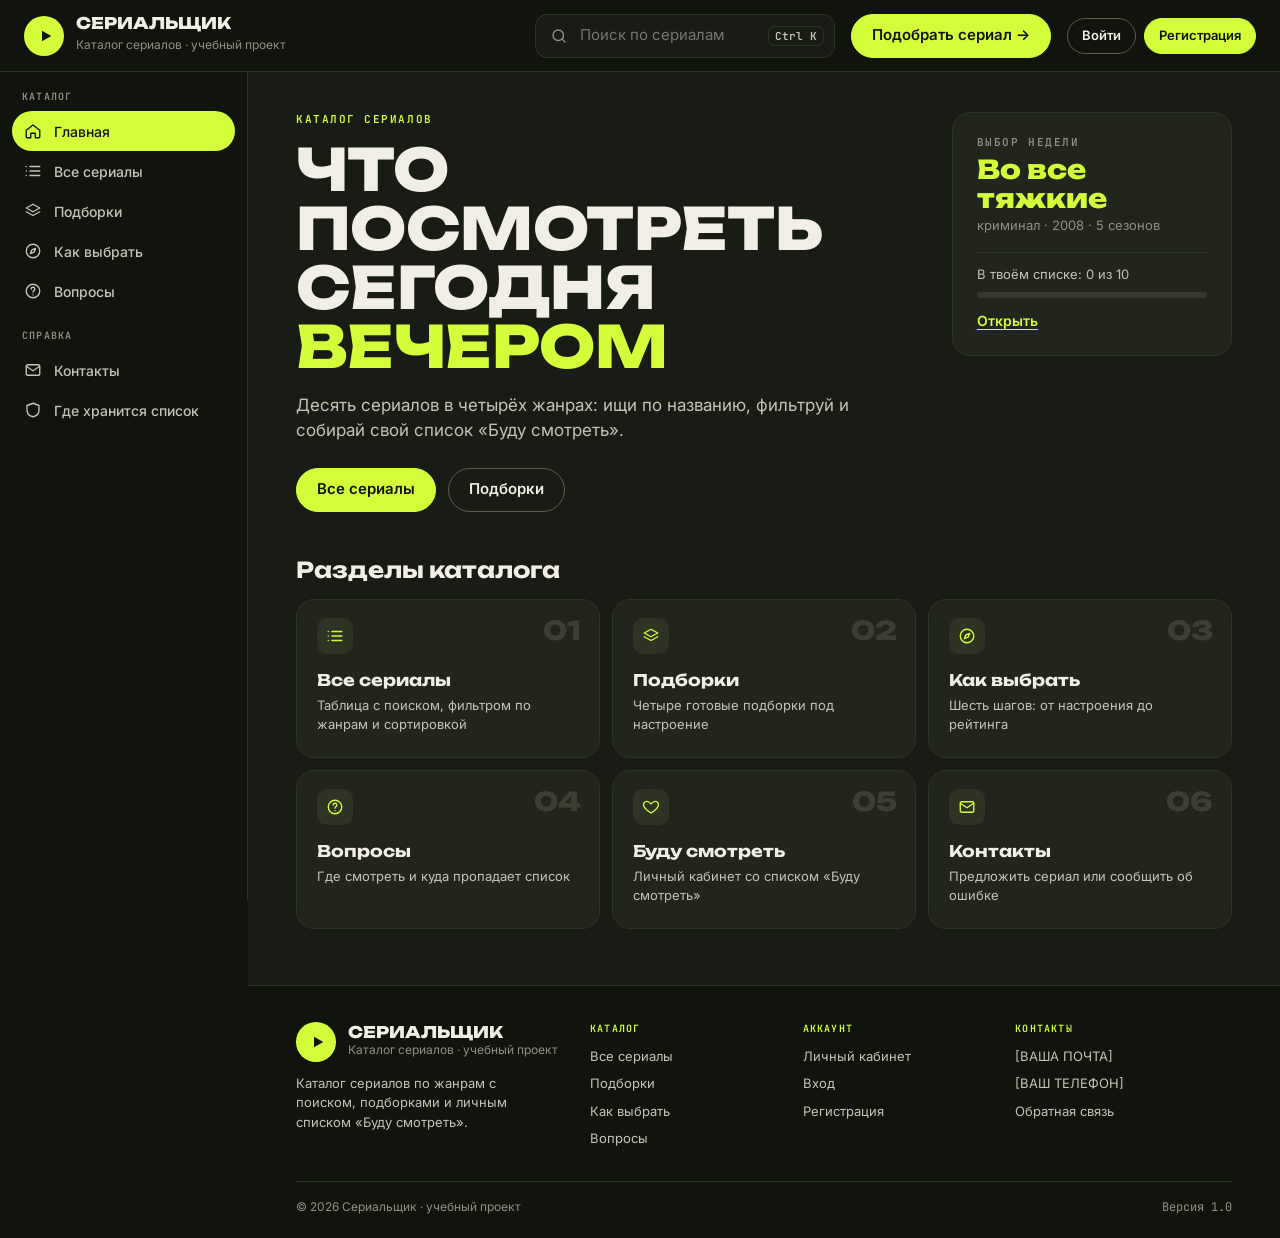
==== index.html @ 905e204e "Сериальщик: каталог сериалов на HTML, CSS и JS" ====
<!DOCTYPE html>
<html lang="ru">
<head>
<meta charset="utf-8">
<meta name="viewport" content="width=device-width, initial-scale=1">
<title>Главная — Сериальщик</title>
<link rel="preconnect" href="https://fonts.googleapis.com">
<link href="https://fonts.googleapis.com/css2?family=Inter:wght@400;500;600;700&family=JetBrains+Mono:wght@500;600&family=Unbounded:wght@600;800&display=swap" rel="stylesheet">
<link rel="stylesheet" href="css/style.css">
<!-- до отрисовки страницы отмечаем, вошёл ли пользователь, чтобы шапка не «мигала» -->
<script>try{var u=JSON.parse(localStorage.getItem('currentUser'));if(u)document.documentElement.classList.add('logged');}catch(e){}</script>
</head>
<body data-page="home">
<svg width="0" height="0" style="position:absolute" aria-hidden="true">
  <symbol id="i-home" viewBox="0 0 24 24"><path d="M3 11l9-7 9 7v9a1 1 0 0 1-1 1h-5v-6H9v6H4a1 1 0 0 1-1-1z"/></symbol>
  <symbol id="i-list" viewBox="0 0 24 24"><path d="M8 6h13M8 12h13M8 18h13M3 6h.01M3 12h.01M3 18h.01"/></symbol>
  <symbol id="i-layers" viewBox="0 0 24 24"><path d="M12 3l9 5-9 5-9-5zM3 13l9 5 9-5"/></symbol>
  <symbol id="i-compass" viewBox="0 0 24 24"><circle cx="12" cy="12" r="9"/><path d="M15.5 8.5l-2 5-5 2 2-5z"/></symbol>
  <symbol id="i-help" viewBox="0 0 24 24"><circle cx="12" cy="12" r="9"/><path d="M9.5 9.5a2.5 2.5 0 1 1 3.5 2.3c-.7.3-1 .9-1 1.7M12 17h.01"/></symbol>
  <symbol id="i-grid" viewBox="0 0 24 24"><rect x="3" y="3" width="7" height="7" rx="1.5"/><rect x="14" y="3" width="7" height="7" rx="1.5"/><rect x="3" y="14" width="7" height="7" rx="1.5"/><rect x="14" y="14" width="7" height="7" rx="1.5"/></symbol>
  <symbol id="i-heart" viewBox="0 0 24 24"><path d="M12 20s-7.5-4.6-9.5-9C1 7.8 3 4.5 6.5 4.5c2.2 0 3.6 1.2 5.5 3.3 1.9-2.1 3.3-3.3 5.5-3.3C21 4.5 23 7.8 21.5 11 19.5 15.4 12 20 12 20z"/></symbol>
  <symbol id="i-user" viewBox="0 0 24 24"><circle cx="12" cy="8" r="4"/><path d="M4 21c1-4 4.5-6 8-6s7 2 8 6"/></symbol>
  <symbol id="i-mail" viewBox="0 0 24 24"><rect x="3" y="5" width="18" height="14" rx="2"/><path d="M3 7l9 6 9-6"/></symbol>
  <symbol id="i-shield" viewBox="0 0 24 24"><path d="M12 3l8 3v6c0 4.5-3.4 8-8 9-4.6-1-8-4.5-8-9V6z"/></symbol>
  <symbol id="i-search" viewBox="0 0 24 24"><circle cx="11" cy="11" r="7"/><path d="M20 20l-3.5-3.5"/></symbol>
  <symbol id="i-logout" viewBox="0 0 24 24"><path d="M9 4H5a1 1 0 0 0-1 1v14a1 1 0 0 0 1 1h4M15 8l4 4-4 4M19 12H9"/></symbol>
  <symbol id="i-menu" viewBox="0 0 24 24"><path d="M4 7h16M4 12h16M4 17h16"/></symbol>
  <symbol id="i-play" viewBox="0 0 24 24"><path d="M7 4l13 8-13 8z"/></symbol>
</svg>
<header class="top">
  <button type="button" class="icon-btn burger" id="burger" aria-label="Открыть меню"><svg class="i" aria-hidden="true"><use href="#i-menu"/></svg></button>
  <a href="index.html" class="logo">
    <span class="logo-mark"><svg aria-hidden="true" viewBox="0 0 24 24"><path d="M6 4l14 8-14 8z"/></svg></span>
    <span><b>Сериальщик</b><small>Каталог сериалов · учебный проект</small></span>
  </a>
  <label class="search"><svg class="i" aria-hidden="true"><use href="#i-search"/></svg><span class="sr">Поиск по сериалам</span><input id="topSearch" type="search" placeholder="Поиск по сериалам"><span class="kbd">Ctrl K</span></label>
  <a href="catalog.html" class="btn hide-md">Подобрать сериал →</a>
  <div class="acc">
    <button type="button" class="btn out sm acc-guest" data-auth="login">Войти</button>
    <button type="button" class="btn sm acc-guest acc-reg" data-auth="reg">Регистрация</button>
    <a href="cabinet.html" class="profile acc-user" id="hProfile" title="Личный кабинет" aria-label="Личный кабинет"><span class="ava" id="hAva"></span><span class="who"><b id="hName"></b><small>зритель</small></span><span class="badge" id="topBadge" style="display:none">0</span></a>
    <button type="button" class="icon-btn tip tip-r acc-user" id="logoutBtn" data-tip="Выйти" aria-label="Выйти"><svg class="i" aria-hidden="true"><use href="#i-logout"/></svg></button>
  </div>
</header>
<div class="layout">
<nav class="side" aria-label="Разделы сайта">
  <h4>Каталог</h4>
  <a href="index.html" data-p="home" class="on" aria-current="page"><svg class="i" aria-hidden="true"><use href="#i-home"/></svg>Главная</a>
  <a href="catalog.html" data-p="catalog"><svg class="i" aria-hidden="true"><use href="#i-list"/></svg>Все сериалы</a>
  <a href="collections.html" data-p="collections"><svg class="i" aria-hidden="true"><use href="#i-layers"/></svg>Подборки</a>
  <a href="howto.html" data-p="howto"><svg class="i" aria-hidden="true"><use href="#i-compass"/></svg>Как выбрать</a>
  <a href="faq.html" data-p="faq"><svg class="i" aria-hidden="true"><use href="#i-help"/></svg>Вопросы</a>
  <h4>Справка</h4>
  <a href="contacts.html" data-p="contacts"><svg class="i" aria-hidden="true"><use href="#i-mail"/></svg>Контакты</a>
  <a href="faq.html" data-p="privacy"><svg class="i" aria-hidden="true"><use href="#i-shield"/></svg>Где хранится список</a>
</nav>
<div class="content" id="content">
<main class="page" id="home">
  <div class="hero">
    <div>
      <div class="eyebrow">Каталог сериалов</div>
      <h1>Что посмотреть<br>сегодня<br><span class="lime">вечером</span></h1>
      <p class="lead">Десять сериалов в четырёх жанрах: ищи по названию, фильтруй и собирай свой список «Буду смотреть».</p>
      <div class="row"><a href="catalog.html" class="btn">Все сериалы</a><a href="collections.html" class="btn out">Подборки</a></div>
    </div>
    <div class="card week">
      <div class="eyebrow mono" style="color:var(--muted);margin-bottom:0">Выбор недели</div>
      <div class="big">Во все тяжкие</div>
      <div class="muted" style="font-size:13px">криминал · 2008 · 5 сезонов</div>
      <div style="border-top:1px solid var(--line);margin:16px 0 12px"></div>
      <div style="font-size:13px;color:var(--text2);margin-bottom:8px">В твоём списке: <span id="weekCount">2</span> из 10</div>
      <div class="bar"><i id="weekBar" style="width:20%"></i></div>
      <a href="series.html?id=7" class="link" style="display:inline-block;margin-top:12px">Открыть</a>
    </div>
  </div>

  <div class="sec-head"><h2>Разделы каталога</h2></div>
  <div class="tiles">
    <a href="catalog.html" class="card tile"><span class="n">01</span><span class="ico"><svg class="i" aria-hidden="true"><use href="#i-list"/></svg></span><b>Все сериалы</b><span>Таблица с поиском, фильтром по жанрам и сортировкой</span></a>
    <a href="collections.html" class="card tile"><span class="n">02</span><span class="ico"><svg class="i" aria-hidden="true"><use href="#i-layers"/></svg></span><b>Подборки</b><span>Четыре готовые подборки под настроение</span></a>
    <a href="howto.html" class="card tile"><span class="n">03</span><span class="ico"><svg class="i" aria-hidden="true"><use href="#i-compass"/></svg></span><b>Как выбрать</b><span>Шесть шагов: от настроения до рейтинга</span></a>
    <a href="faq.html" class="card tile"><span class="n">04</span><span class="ico"><svg class="i" aria-hidden="true"><use href="#i-help"/></svg></span><b>Вопросы</b><span>Где смотреть и куда пропадает список</span></a>
    <a href="cabinet.html" class="card tile"><span class="n">05</span><span class="ico"><svg class="i" aria-hidden="true"><use href="#i-heart"/></svg></span><b>Буду смотреть</b><span>Личный кабинет со списком «Буду смотреть»</span></a>
    <a href="contacts.html" class="card tile"><span class="n">06</span><span class="ico"><svg class="i" aria-hidden="true"><use href="#i-mail"/></svg></span><b>Контакты</b><span>Предложить сериал или сообщить об ошибке</span></a>
  </div>
</main>
<footer>
  <div class="fcols">
    <div>
      <a href="index.html" class="logo" style="margin-bottom:12px;color:var(--text)"><span class="logo-mark"><svg aria-hidden="true" viewBox="0 0 24 24"><path d="M6 4l14 8-14 8z"/></svg></span><span><b>Сериальщик</b><small>Каталог сериалов · учебный проект</small></span></a>
      <span>Каталог сериалов по жанрам с поиском, подборками и личным списком «Буду смотреть».</span>
    </div>
    <div><h5>Каталог</h5><a href="catalog.html">Все сериалы</a><a href="collections.html">Подборки</a><a href="howto.html">Как выбрать</a><a href="faq.html">Вопросы</a></div>
    <div><h5>Аккаунт</h5><a href="cabinet.html">Личный кабинет</a><a href="#" data-auth="login">Вход</a><a href="#" data-auth="reg">Регистрация</a></div>
    <div><h5>Контакты</h5><span>[ВАША ПОЧТА]</span><span>[ВАШ ТЕЛЕФОН]</span><a href="contacts.html">Обратная связь</a></div>
  </div>
  <div class="fbottom"><span>© 2026 Сериальщик · учебный проект</span><span class="mono">Версия 1.0</span></div>
</footer>
</div>
</div>
<div class="toasts" id="toasts" aria-live="polite"></div>
<div class="overlay" id="authOverlay" aria-hidden="true">
  <div class="auth" role="dialog" aria-modal="true" aria-labelledby="authTitle">
    <div class="auth-head">
      <span class="logo-mark"><svg aria-hidden="true" viewBox="0 0 24 24"><path d="M6 4l14 8-14 8z"/></svg></span>
      <div><b id="authTitle">Сериальщик</b><small>Каталог сериалов</small></div>
      <button type="button" class="auth-x" id="authClose" aria-label="Закрыть">×</button>
    </div>
    <div class="seg" role="tablist" aria-label="Вход или регистрация">
      <button type="button" role="tab" data-mode="login">Вход</button>
      <button type="button" role="tab" data-mode="reg">Регистрация</button>
    </div>
    <div class="notice" id="authNotice" style="display:none"></div>
    <form class="af" id="loginForm" novalidate>
      <div><label for="lLogin">Логин</label><input class="field" id="lLogin" type="text" autocomplete="username"><span class="err" id="eLLogin"></span></div>
      <div><label for="lPass">Пароль</label><input class="field" id="lPass" type="password" autocomplete="current-password"><span class="err" id="eLPass"></span></div>
      <button type="submit" class="btn-wide">Войти</button>
      <p class="auth-note">Нет учётной записи? <button type="button" data-mode="reg">Зарегистрироваться</button></p>
    </form>
    <form class="af" id="regForm" novalidate>
      <div><label for="rName">ФИО</label><input class="field" id="rName" type="text" placeholder="Иванова Анна Сергеевна" autocomplete="name"><span class="err" id="eRName"></span></div>
      <div class="pair">
        <div><label for="rLogin">Логин</label><input class="field" id="rLogin" type="text" placeholder="от 3 символов" autocomplete="username"><span class="err" id="eRLogin"></span></div>
        <div><label for="rMail">Почта</label><input class="field" id="rMail" type="email" placeholder="name@mail.ru" autocomplete="email"><span class="err" id="eRMail"></span></div>
      </div>
      <div class="pair">
        <div><label for="rPass">Пароль</label><input class="field" id="rPass" type="password" placeholder="от 6 символов" autocomplete="new-password"><span class="err" id="eRPass"></span></div>
        <div><label for="rPass2">Повтор пароля</label><input class="field" id="rPass2" type="password" autocomplete="new-password"><span class="err" id="eRPass2"></span></div>
      </div>
      <div><label for="rCap">Введите символы с картинки</label>
        <div class="captcha">
          <canvas id="capCanvas" width="264" height="88" role="img" aria-label="Картинка с символами для проверки"></canvas>
          <button type="button" class="icon-btn" id="capNew" aria-label="Обновить картинку"><svg class="i" aria-hidden="true"><path d="M20 12a8 8 0 1 1-2.3-5.6M20 4v5h-5"/></svg></button>
          <input class="field" id="rCap" type="text" placeholder="•••••" maxlength="5" autocomplete="off">
        </div>
        <span class="err" id="eRCap"></span>
      </div>
      <label style="display:flex;align-items:center;gap:10px;font-weight:400"><input type="checkbox" id="rAgree" style="width:18px;height:18px;accent-color:#D4FE3A">Согласен с правилами сайта</label>
      <span class="err" id="eRAgree" style="margin-top:-6px"></span>
      <button type="submit" class="btn-wide">Зарегистрироваться</button>
      <p class="auth-note">Новая учётная запись получает роль «зритель». Уже есть аккаунт? <button type="button" data-mode="login">Войти</button></p>
    </form>
    <form class="af" id="confirmForm" novalidate style="display:none">
      <div class="confirm-ico"><svg class="i" aria-hidden="true"><use href="#i-mail"/></svg></div>
      <p class="confirm-title">Подтвердите почту</p>
      <p class="confirm-text">Мы отправили 6-значный код на <b id="cMail" style="color:var(--text)"></b></p>
      <fieldset style="border:0;padding:0;margin:0">
        <legend class="sr">Код из письма, 6 цифр</legend>
        <div class="code" id="codeBoxes">
          <label class="sr" for="c1">Цифра 1</label><input id="c1" inputmode="numeric" maxlength="1">
          <label class="sr" for="c2">Цифра 2</label><input id="c2" inputmode="numeric" maxlength="1">
          <label class="sr" for="c3">Цифра 3</label><input id="c3" inputmode="numeric" maxlength="1">
          <label class="sr" for="c4">Цифра 4</label><input id="c4" inputmode="numeric" maxlength="1">
          <label class="sr" for="c5">Цифра 5</label><input id="c5" inputmode="numeric" maxlength="1">
          <label class="sr" for="c6">Цифра 6</label><input id="c6" inputmode="numeric" maxlength="1">
        </div>
      </fieldset>
      <span class="err" id="eCode" style="text-align:center"></span>
      <button type="submit" class="btn-wide">Подтвердить</button>
      <p class="resend">Не пришло письмо? <button type="button" id="resend" disabled>Отправить ещё раз через 30 с</button></p>
      <p class="resend" style="margin-top:4px"><button type="button" class="linkbtn" id="backToReg">← Изменить данные</button></p>
    </form>
  </div>
</div>

<script src="js/data.js"></script>
<script src="js/layout.js"></script>
<script src="js/toast.js"></script>
<script src="js/auth.js"></script>
<script src="js/main.js"></script>
</body>
</html>
---- css/style.css ----
/* Сериальщик — общие стили для всех страниц */
:root{
  --bg:#11140D;      /* шапка, меню, подвал */
  --main:#191C15;    /* фон контента */
  --card:#22251C;    /* карточки */
  --line:#2D3424;    /* рамки и линии */
  --text:#F1EEE5;
  --text2:#C4C3B8;
  --muted:#8E9183;
  --lime:#D4FE3A;
  --blue:#7FA8FF;
  --orange:#FFA62B;
  --red:#FF7A4D;
  --head:'Unbounded',sans-serif;
  --mono:'JetBrains Mono',monospace;
}
*{box-sizing:border-box}
/* Полоса прокрутки скрыта, но колесо, тачпад и свайп работают как обычно.
   Заодно ширина страницы больше не меняется при переходах. */
html,body,*{scrollbar-width:none;-ms-overflow-style:none}
html::-webkit-scrollbar,body::-webkit-scrollbar,*::-webkit-scrollbar{display:none;width:0;height:0}

/* Шапка и меню есть в HTML сразу, а содержимое страницы показываем,
   когда скрипты его собрали (карточки, кабинет). Так ничего не «прыгает». */
main.page{transition:opacity .18s ease}
body:not(.ready) main.page{opacity:0}

/* Плавная смена страниц в браузерах, которые это умеют (Chrome, Edge, Safari 18+):
   шапка и меню остаются на месте, меняется только содержимое */
@view-transition{navigation:auto}
.top{view-transition-name:site-header}
.side{view-transition-name:site-menu}
::view-transition-old(root),::view-transition-new(root){animation-duration:.18s}
@media (prefers-reduced-motion:reduce){main.page{transition:none}::view-transition-old(root),::view-transition-new(root){animation:none}}
body{margin:0;background:var(--bg);color:var(--text);font:15px/1.5 Inter,sans-serif}
a{color:inherit;text-decoration:none}
button,input,select,textarea{font:inherit;color:inherit}
svg.i{width:18px;height:18px;fill:none;stroke:currentColor;stroke-width:1.8;stroke-linecap:round;stroke-linejoin:round;flex:none}
.sr{position:absolute;left:-9999px}

/* ===== шапка ===== */
.top{position:sticky;top:0;z-index:30;height:72px;background:var(--bg);border-bottom:1px solid var(--line);display:flex;align-items:center;gap:16px;padding:0 24px}
.logo{display:flex;align-items:center;gap:12px;min-width:0}
.logo-mark{width:40px;height:40px;border-radius:50%;background:var(--lime);display:flex;align-items:center;justify-content:center;flex:none}
.logo-mark svg{width:16px;height:16px;fill:#11140D;margin-left:3px}
.logo b{font:800 16px var(--head);text-transform:uppercase;display:block;line-height:1.1}
.logo small{color:var(--muted);font-size:12px;white-space:nowrap}
.search{margin-left:auto;display:flex;align-items:center;gap:10px;width:300px;height:44px;padding:0 10px 0 14px;border:1px solid var(--line);border-radius:12px;background:var(--main);color:var(--muted)}
.search input{flex:1;min-width:0;background:none;border:0;outline:0;color:var(--text)}
.kbd{font:600 11px var(--mono);border:1px solid var(--line);border-radius:6px;padding:2px 6px;color:var(--text2)}
.btn{display:inline-flex;align-items:center;justify-content:center;gap:8px;min-height:44px;padding:0 20px;border-radius:999px;border:1.5px solid var(--lime);background:var(--lime);color:#11140D;font-weight:600;cursor:pointer;white-space:nowrap}
.btn:hover{filter:brightness(.94)}
.btn.out{background:transparent;color:var(--text);border-color:#5A5F4E}
.btn.out:hover{border-color:var(--lime);color:var(--lime);filter:none}
.btn.sm{min-height:36px;padding:0 14px;font-size:13px}
.icon-btn{width:44px;height:44px;border-radius:12px;border:1px solid var(--line);background:var(--main);display:flex;align-items:center;justify-content:center;cursor:pointer;color:var(--text)}
.profile{display:flex;align-items:center;gap:10px;height:44px;padding:0 14px 0 6px;border-radius:999px;border:1px solid var(--line);background:var(--main)}
.ava{width:32px;height:32px;border-radius:50%;background:var(--text);color:#11140D;display:flex;align-items:center;justify-content:center;font-weight:700}
.profile b{display:block;font-size:13px;line-height:1.2}
.profile small{color:var(--muted);font-size:11px}
.burger{display:none}

/* ===== каркас ===== */
.layout{display:flex;min-height:calc(100vh - 72px)}
.side{width:248px;flex:none;background:var(--bg);border-right:1px solid var(--line);padding:18px 12px;position:sticky;top:72px;height:calc(100vh - 72px);overflow:auto}
.side h4{margin:18px 10px 8px;font:600 10px var(--mono);letter-spacing:.12em;text-transform:uppercase;color:var(--muted)}
.side h4:first-child{margin-top:0}
.side a{display:flex;align-items:center;gap:12px;min-height:40px;padding:0 12px;border-radius:999px;font-size:14px;font-weight:500;color:var(--text2)}
.side a:hover{background:var(--card);color:var(--text)}
.side a.on{background:var(--lime);color:#11140D}
.badge{margin-left:auto;min-width:20px;height:20px;padding:0 6px;border-radius:999px;background:var(--red);color:#11140D;font:700 11px Inter;display:flex;align-items:center;justify-content:center}
.side a.on .badge{background:#11140D;color:var(--lime)}
.content{flex:1;min-width:0;background:var(--main);display:flex;flex-direction:column}
.page{display:block;padding:40px 48px 56px;max-width:1240px;width:100%}

/* ===== типографика ===== */
.crumbs{font-size:13px;color:var(--muted);margin-bottom:22px}
.crumbs a{text-decoration:underline;text-underline-offset:3px}
.eyebrow{font:600 11px var(--mono);letter-spacing:.14em;text-transform:uppercase;color:var(--lime);margin-bottom:14px}
h1,.h1{font:800 clamp(34px,4.6vw,58px)/1.02 var(--head);text-transform:uppercase;margin:0 0 16px;letter-spacing:-.01em}
h2{font:700 22px var(--head);margin:0}
.lead{color:var(--text2);font-size:17px;max-width:640px;margin:0 0 24px}
.lime{color:var(--lime)}
.mono{font-family:var(--mono)}
.muted{color:var(--muted)}
.sec-head{display:flex;justify-content:space-between;align-items:baseline;gap:16px;margin:44px 0 16px}
.link{color:var(--lime);text-decoration:underline;text-underline-offset:3px;font-weight:600;font-size:14px}
.row{display:flex;flex-wrap:wrap;gap:12px;align-items:center}

/* ===== карточки ===== */
.card{background:var(--card);border:1px solid var(--line);border-radius:18px}
.hero{display:flex;flex-wrap:wrap;gap:32px;align-items:flex-start}
.hero>div:first-child{flex:999 1 480px}
.week{flex:1 1 280px;padding:22px 24px}
.week .big{font:800 26px/1.1 var(--head);color:var(--lime);margin:6px 0 4px}
.bar{height:6px;border-radius:3px;background:#363A2E;overflow:hidden}
.bar i{display:block;height:100%;background:var(--lime);border-radius:3px}
.stats{display:grid;grid-template-columns:repeat(auto-fit,minmax(190px,1fr));gap:12px}
.stat{padding:18px 20px}
.stat b{font:800 34px/1 var(--head);display:block;margin-bottom:8px}
.stat span{font-size:13px;color:var(--text2)}
.stat.warn{border-color:var(--red)}
.tiles{display:grid;grid-template-columns:repeat(auto-fill,minmax(260px,1fr));gap:12px}
.tile{padding:18px 20px 22px;position:relative;min-height:150px;display:flex;flex-direction:column;gap:6px;transition:border-color .15s}
.tile:hover{border-color:var(--lime)}
.tile .ico{width:36px;height:36px;border-radius:10px;background:#2E3324;color:var(--lime);display:flex;align-items:center;justify-content:center;margin-bottom:10px}
.tile .n{position:absolute;top:14px;right:18px;font:800 26px var(--head);color:#3A3F31}
.tile b{font:700 16px var(--head)}
.tile span{font-size:13px;color:var(--text2)}
.next{display:flex;align-items:center;gap:14px;margin-top:48px;color:var(--text2)}

/* ===== таблица ===== */
.chips{display:flex;flex-wrap:wrap;gap:10px;margin-bottom:14px}
.chip{min-width:96px;padding:12px 16px;border-radius:14px;border:1px solid var(--line);background:var(--card);text-align:left;cursor:pointer}
.chip b{font:800 22px/1 var(--head);display:block;margin-bottom:4px}
.chip span{font-size:12px;color:var(--text2)}
.chip.on{border-color:var(--orange)}
.toolbar{display:flex;flex-wrap:wrap;gap:10px;align-items:center;padding:10px;border:1px solid var(--line);border-radius:16px;background:var(--card);margin-bottom:12px}
.field{height:44px;padding:0 14px;border-radius:12px;border:1px solid var(--line);background:var(--main);color:var(--text);outline:0}
.field:focus{border-color:var(--lime)}
.toolbar .field.grow{flex:1 1 240px}
.table{border:1px solid var(--line);border-radius:16px;background:var(--card);overflow-x:auto}
table{width:100%;border-collapse:collapse;min-width:820px}
th{font:600 10px var(--mono);letter-spacing:.1em;text-transform:uppercase;color:var(--muted);text-align:left;padding:14px 14px;border-bottom:1px solid var(--line)}
td{padding:14px;border-bottom:1px solid var(--line);vertical-align:middle;font-size:14px}
tr:last-child td{border-bottom:0}
tbody tr{cursor:pointer}
tbody tr:hover td{background:#272B20}
td .t{font:700 14px var(--mono);display:block}
td .d{font-size:12px;color:var(--muted)}
.dot{display:inline-flex;align-items:center;gap:7px}
.dot:before{content:"";width:7px;height:7px;border-radius:50%;background:var(--c)}
.pill{display:inline-flex;align-items:center;height:24px;padding:0 10px;border-radius:999px;font-size:12px;font-weight:600;border:1.5px solid currentColor}
.pill.lime{background:var(--lime);border-color:var(--lime);color:#11140D}
.pill.blue{color:var(--blue)}
.rate{display:flex;align-items:center;gap:10px;min-width:150px}
.rate .bar{flex:1;max-width:90px}
.heart{width:36px;height:36px;border-radius:50%;border:1.5px solid #5A5F4E;background:transparent;display:flex;align-items:center;justify-content:center;cursor:pointer;color:var(--text)}
.heart.on{background:var(--lime);border-color:var(--lime);color:#11140D}
.heart.on svg{fill:#11140D}
.foot-note{font-size:12px;color:var(--muted);margin-top:10px}

/* ===== этапы ===== */
.stages{display:grid;grid-template-columns:repeat(auto-fit,minmax(260px,1fr));gap:12px}
.stage{padding:20px 22px}
.stage .eyebrow{color:var(--muted);margin-bottom:6px}
.stage h3{font:800 18px var(--head);text-transform:uppercase;margin:0 0 14px}
.step{border-top:1px solid var(--line);padding:14px 0 4px}
.step .num{font:800 22px var(--head);color:#4A503F}
.step b{display:block;margin:2px 0 4px}
.step p{margin:0;font-size:13px;color:var(--text2)}
.alert{background:var(--red);color:#11140D;border:0}
.alert h3,.alert b{color:#11140D}

/* ===== слайдер ===== */
.slider{padding:28px;display:flex;flex-wrap:wrap;gap:28px;align-items:center}
.slider .cnt{font:800 54px/1 var(--head)}
.slider .cnt span{font-size:22px;color:var(--muted)}
.dots{display:flex;gap:6px;margin-top:14px}
.dots button{width:22px;height:6px;border-radius:3px;border:0;background:#3A3F31;cursor:pointer;padding:0}
.dots button.on{width:44px;background:var(--lime)}
.arr{display:flex;gap:8px;margin-top:14px}

/* ===== FAQ ===== */
details{border-bottom:1px solid var(--line);padding:18px 22px}
details:last-child{border-bottom:0}
summary{cursor:pointer;font-weight:600;font-size:16px;list-style:none;display:flex;justify-content:space-between;gap:12px}
summary:after{content:"+";font:600 18px var(--mono);color:var(--lime)}
details[open] summary:after{content:"−"}
details p{margin:10px 0 0;color:var(--text2)}

/* ===== формы ===== */
.form{padding:28px;display:flex;flex-direction:column;gap:8px}
.form label{font-size:13px;font-weight:600;margin-top:6px}
.form .field{width:100%}
textarea.field{height:auto;min-height:120px;padding:12px 14px;resize:vertical}
.field.bad{border-color:var(--red);border-width:2px}
.err{color:#FF9B7A;font-size:12px;font-weight:600}
.tabs{display:flex;gap:6px;padding:5px;border-radius:999px;background:var(--main);border:1px solid var(--line);margin-bottom:8px}
.tabs button{flex:1;min-height:40px;border-radius:999px;border:0;background:transparent;font-weight:600;cursor:pointer}
.tabs button.on{background:var(--lime);color:#11140D}
.two{display:grid;grid-template-columns:repeat(auto-fit,minmax(320px,1fr));gap:12px;align-items:start}
.kv{display:flex;justify-content:space-between;gap:16px;padding:14px 0;border-top:1px solid var(--line)}
.kv:first-of-type{border-top:0}

/* ===== деталка ===== */
.title-row{display:flex;flex-wrap:wrap;align-items:center;gap:14px;margin-bottom:8px}
.title-row h1{margin:0}
.info{padding:16px 18px}
.info small{display:block;font-size:12px;color:var(--muted);margin-bottom:6px}
.info b{font:700 18px var(--mono)}

/* ===== подвал ===== */
footer{margin-top:auto;background:var(--bg);border-top:1px solid var(--line);padding:36px 48px 22px}
.fcols{display:grid;grid-template-columns:1.4fr 1fr 1fr 1.2fr;gap:32px;max-width:1144px}
.fcols h5{margin:0 0 12px;font:600 10px var(--mono);letter-spacing:.12em;text-transform:uppercase;color:var(--lime)}
.fcols a,.fcols span{display:block;font-size:13px;color:var(--text2);margin-bottom:8px}
.fcols a:hover{color:var(--lime)}
.fcols .logo{display:flex;margin-bottom:14px}
.fcols .logo span{margin:0}
.fcols .logo .logo-mark{display:flex}
.fcols .logo b{color:var(--text);font-size:16px}
.fcols .logo small{display:block;color:var(--muted);font-size:12px}
.fbottom{display:flex;justify-content:space-between;gap:16px;flex-wrap:wrap;border-top:1px solid var(--line);margin-top:24px;padding-top:16px;font-size:12px;color:var(--muted);max-width:1144px}


/* ===== окно входа / регистрации ===== */
.overlay{position:fixed;inset:0;z-index:50;background:rgba(8,10,6,.72);backdrop-filter:blur(4px);-webkit-backdrop-filter:blur(4px);display:flex;align-items:center;justify-content:center;padding:20px;opacity:0;visibility:hidden;transition:opacity .2s ease,visibility .2s}
.overlay.show{opacity:1;visibility:visible}
body.modal-open{overflow:hidden}
.auth{width:100%;max-width:440px;max-height:calc(100vh - 40px);overflow:auto;background:#1B1E16;border:1px solid var(--line);border-radius:18px;padding:22px 22px 20px;box-shadow:0 24px 60px rgba(0,0,0,.5);transform:translateY(14px) scale(.97);transition:transform .2s ease}
.overlay.show .auth{transform:none}
@media (prefers-reduced-motion:reduce){.overlay,.auth{transition:none}}
.auth-head{display:flex;align-items:center;gap:12px;margin-bottom:18px}
.auth-head .logo-mark{width:36px;height:36px;border-radius:10px}
.auth-head b{display:block;font-size:16px}
.auth-head small{color:var(--muted);font-size:12px}
.auth-x{margin-left:auto;width:36px;height:36px;border-radius:10px;border:0;background:transparent;color:var(--muted);font-size:20px;cursor:pointer}
.auth-x:hover{background:var(--card);color:var(--text)}
.seg{display:flex;gap:4px;padding:4px;border-radius:12px;background:#14170F;border:1px solid var(--line);margin-bottom:16px}
.seg button{flex:1;position:relative;min-height:40px;border-radius:9px;border:1px solid transparent;background:transparent;color:var(--muted);font-weight:600;cursor:pointer}
.seg button.on{background:#2A2F21;border-color:#3B4230;color:var(--lime)}
.seg button.on:after{content:"";position:absolute;left:30%;right:30%;bottom:5px;height:2px;border-radius:2px;background:var(--lime)}
.af{display:flex;flex-direction:column;gap:12px}
.af .pair{display:grid;grid-template-columns:1fr 1fr;gap:10px}
.af label{display:block;font-size:13px;font-weight:600;margin-bottom:6px}
.af .field{width:100%;height:44px;background:#14170F;border-radius:10px}
.af .field:focus{border-color:var(--lime);box-shadow:0 0 0 3px rgba(212,254,58,.12)}
.af .err{display:block;margin-top:4px;min-height:0}
.af .err:empty{display:none}
.captcha{display:flex;gap:8px;align-items:center}
.captcha canvas{width:132px;height:44px;border-radius:10px;flex:none;background:#EDEBDF}
.captcha .icon-btn{width:40px;height:40px;flex:none;background:transparent;border:0;color:var(--muted)}
.captcha .icon-btn:hover{color:var(--lime)}
.captcha .field{flex:1;text-align:center;letter-spacing:.3em;font-family:var(--mono)}
.btn-wide{width:100%;min-height:48px;border-radius:12px;border:0;background:linear-gradient(90deg,#C4F02A,#E2FF6B);color:#11140D;font-weight:700;font-size:15px;cursor:pointer;margin-top:4px}
.btn-wide:hover{filter:brightness(.96)}
.auth-note{text-align:center;font-size:13px;color:var(--muted);margin:14px 0 0}
.auth-note button{border:0;background:none;color:var(--lime);font-weight:700;cursor:pointer;padding:0}
@media (max-width:340px){.top .logo{display:none}}
@media (max-width:400px){.top{gap:6px}.acc{gap:6px}.acc .btn.sm{padding:0 10px;font-size:12.5px}.top .icon-btn{width:40px;height:40px}.logo-mark{width:36px;height:36px}}
@media (max-width:480px){.af .pair{grid-template-columns:1fr}}


/* ===== подтверждение почты ===== */
.confirm-ico{width:56px;height:56px;border-radius:16px;background:#2A2F21;color:var(--lime);display:flex;align-items:center;justify-content:center;margin:4px auto 12px}
.confirm-ico svg{width:26px;height:26px}
.confirm-title{text-align:center;font:700 18px var(--head);margin:0 0 6px}
.confirm-text{text-align:center;color:var(--text2);font-size:14px;margin:0 0 4px}
.code{display:flex;gap:8px;justify-content:center;margin:14px 0 4px}
.code input{width:48px;height:56px;border-radius:12px;border:1px solid var(--line);background:#14170F;color:var(--text);text-align:center;font:700 22px var(--mono);outline:0}
.code input:focus{border-color:var(--lime);box-shadow:0 0 0 3px rgba(212,254,58,.12)}
.code.bad input{border-color:var(--red)}
.code.ok input{border-color:var(--lime);color:var(--lime)}
.resend{text-align:center;font-size:13px;color:var(--muted);margin:10px 0 0}
.resend button{border:0;background:none;color:var(--lime);font-weight:700;cursor:pointer;padding:0}
.resend button:disabled{color:var(--muted);cursor:default;font-weight:500}
.linkbtn{border:0;background:none;color:var(--text2);text-decoration:underline;text-underline-offset:3px;cursor:pointer;font-size:13px;padding:0}


/* ===== карточки сериалов в каталоге (из массива SERIES) ===== */
.scards{display:grid;grid-template-columns:repeat(4,minmax(0,1fr));gap:12px}
.scard{background:var(--card);border:1px solid var(--line);border-radius:18px;padding:18px 18px 16px;display:flex;flex-direction:column;gap:10px;cursor:pointer;transition:border-color .2s,transform .2s,box-shadow .2s}
.scard:hover,.scard:focus-visible{border-color:var(--lime);transform:translateY(-4px);box-shadow:0 14px 30px rgba(0,0,0,.35);outline:0}
.scard-top{display:flex;justify-content:space-between;align-items:center;font-size:13px}
.scard-num{font:800 30px/1 var(--head);color:#4A503F;transition:color .2s}
.scard:hover .scard-num{color:var(--lime)}
.scard h3{font:700 16px/1.25 var(--head);margin:0}
.scard p{margin:0;font-size:13px;color:var(--text2);flex-grow:1}
.scard-meta{display:flex;gap:14px;font:600 12px var(--mono);color:var(--muted)}
.scard-foot{display:flex;justify-content:space-between;align-items:center;border-top:1px solid var(--line);padding-top:12px}
.scard .rate{min-width:0}
.scard .rate .bar{max-width:none}
@media (max-width:1100px){.scards{grid-template-columns:repeat(2,minmax(0,1fr))}}
@media (max-width:560px){.scards{grid-template-columns:1fr}}

/* ===== блок аккаунта в шапке ===== */
.acc{display:flex;align-items:center;gap:8px;flex:none}
/* имя пользователя в шапке — ссылка в личный кабинет, на аватаре счётчик списка */
.profile.acc-user{position:relative;cursor:pointer;transition:border-color .15s}
.profile.acc-user:hover{border-color:var(--lime)}
.profile.acc-user:hover b{color:var(--lime)}
.profile .badge{position:absolute;top:-6px;left:26px}
html:not(.logged) .acc-user{display:none}
html.logged .acc-guest{display:none}
.notice{border:1px solid var(--orange);color:var(--orange);background:rgba(255,166,43,.08);border-radius:12px;padding:10px 14px;font-size:13px;font-weight:600;margin-bottom:14px}

/* подсказка при наведении на иконку (без анимации) */
.tip{position:relative}
.tip:hover::after,.tip:focus-visible::after{content:attr(data-tip);position:absolute;top:calc(100% + 8px);left:50%;transform:translateX(-50%);background:#2A2F21;border:1px solid #3B4230;color:var(--text);font:600 12px Inter,sans-serif;padding:5px 10px;border-radius:8px;white-space:nowrap;pointer-events:none;z-index:40}
.tip-r:hover::after,.tip-r:focus-visible::after{left:auto;right:0;transform:none}

/* ===== уведомление сверху справа ===== */
.toasts{position:fixed;top:16px;right:16px;z-index:80;display:flex;flex-direction:column;gap:10px;width:min(360px,calc(100vw - 32px))}
.toast{position:relative;overflow:hidden;background:#20241A;border:1px solid #3B4230;border-radius:14px;padding:14px 14px 16px;box-shadow:0 18px 40px rgba(0,0,0,.55);display:flex;gap:12px}
.toast .t-ico{width:38px;height:38px;border-radius:10px;background:var(--lime);color:#11140D;display:flex;align-items:center;justify-content:center;flex:none}
.toast .t-body{flex:1;min-width:0}
.toast .t-top{display:flex;justify-content:space-between;gap:8px;font-size:12px;color:var(--muted)}
.toast b{display:block;font-size:14px;margin:2px 0}
.toast .t-text{font-size:13px;color:var(--text2)}
.toast .t-code{display:inline-block;font:700 20px var(--mono);letter-spacing:.18em;color:var(--lime);margin:6px 0 8px}
.toast .t-actions{display:flex;gap:8px}
.toast .t-x{border:0;background:none;color:var(--muted);font-size:18px;line-height:1;cursor:pointer;padding:0 2px}

/* ===== адаптив ===== */
@media (max-width:1100px){
  .search{width:220px}
  .top .btn.hide-md{display:none}
}
@media (max-width:900px){
  .burger{display:flex}
  .side{position:fixed;left:0;top:72px;z-index:25;transform:translateX(-100%);transition:transform .2s}
  body.menu .side{transform:none}
  .search{display:none}
  .profile .who{display:none}
  .page{padding:28px 20px 40px}
  footer{padding:28px 20px}
  .fcols{grid-template-columns:1fr 1fr}
}
@media (max-width:480px){
  .top{padding:0 12px;gap:8px}
  .top .logo > span:last-child{display:none}
  .acc .btn.sm{padding:0 12px}
  .top .search + .btn{display:none}
  .logo small{display:none}
  .fcols{grid-template-columns:1fr}
}
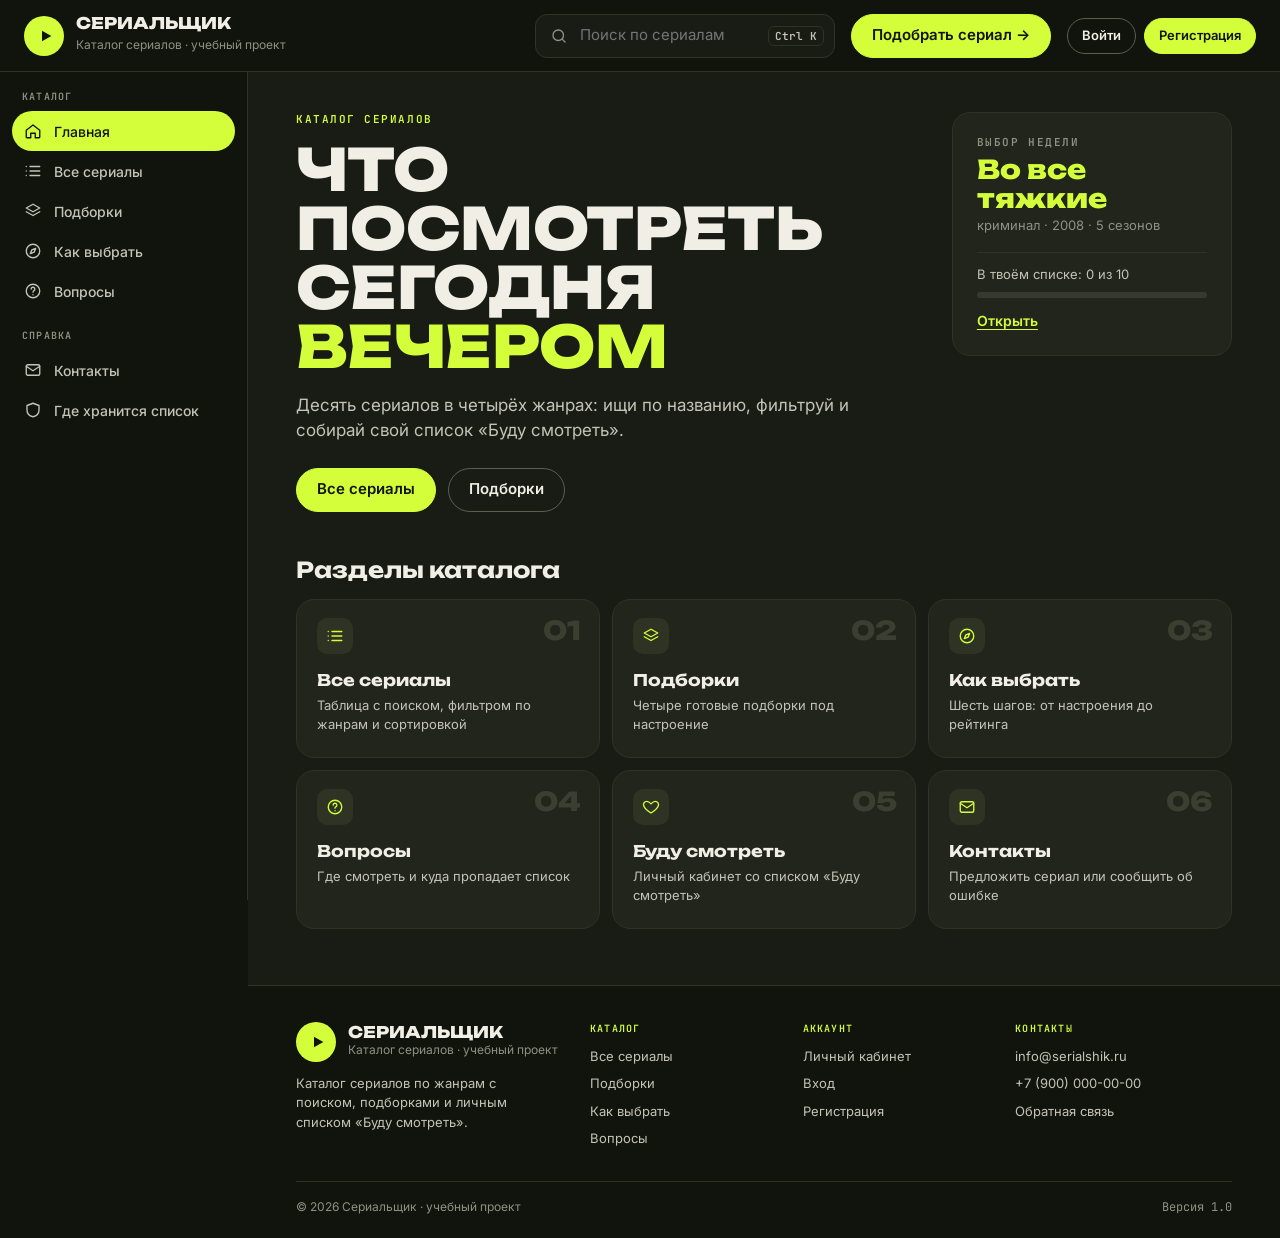
==== commit 1c5771be: "Заполнены контакты: почта, телефон, ссылки на соцсети Вместо заглушек [ВАША ПОЧТА] и [ВАШ ТЕЛЕФОН] —" ====
--- a/index.html
+++ b/index.html
@@ -92,7 +92,7 @@
     </div>
     <div><h5>Каталог</h5><a href="catalog.html">Все сериалы</a><a href="collections.html">Подборки</a><a href="howto.html">Как выбрать</a><a href="faq.html">Вопросы</a></div>
     <div><h5>Аккаунт</h5><a href="cabinet.html">Личный кабинет</a><a href="#" data-auth="login">Вход</a><a href="#" data-auth="reg">Регистрация</a></div>
-    <div><h5>Контакты</h5><span>[ВАША ПОЧТА]</span><span>[ВАШ ТЕЛЕФОН]</span><a href="contacts.html">Обратная связь</a></div>
+    <div><h5>Контакты</h5><a href="mailto:info@serialshik.ru">info@serialshik.ru</a><a href="tel:+79000000000">+7 (900) 000-00-00</a><a href="contacts.html">Обратная связь</a></div>
   </div>
   <div class="fbottom"><span>© 2026 Сериальщик · учебный проект</span><span class="mono">Версия 1.0</span></div>
 </footer>
